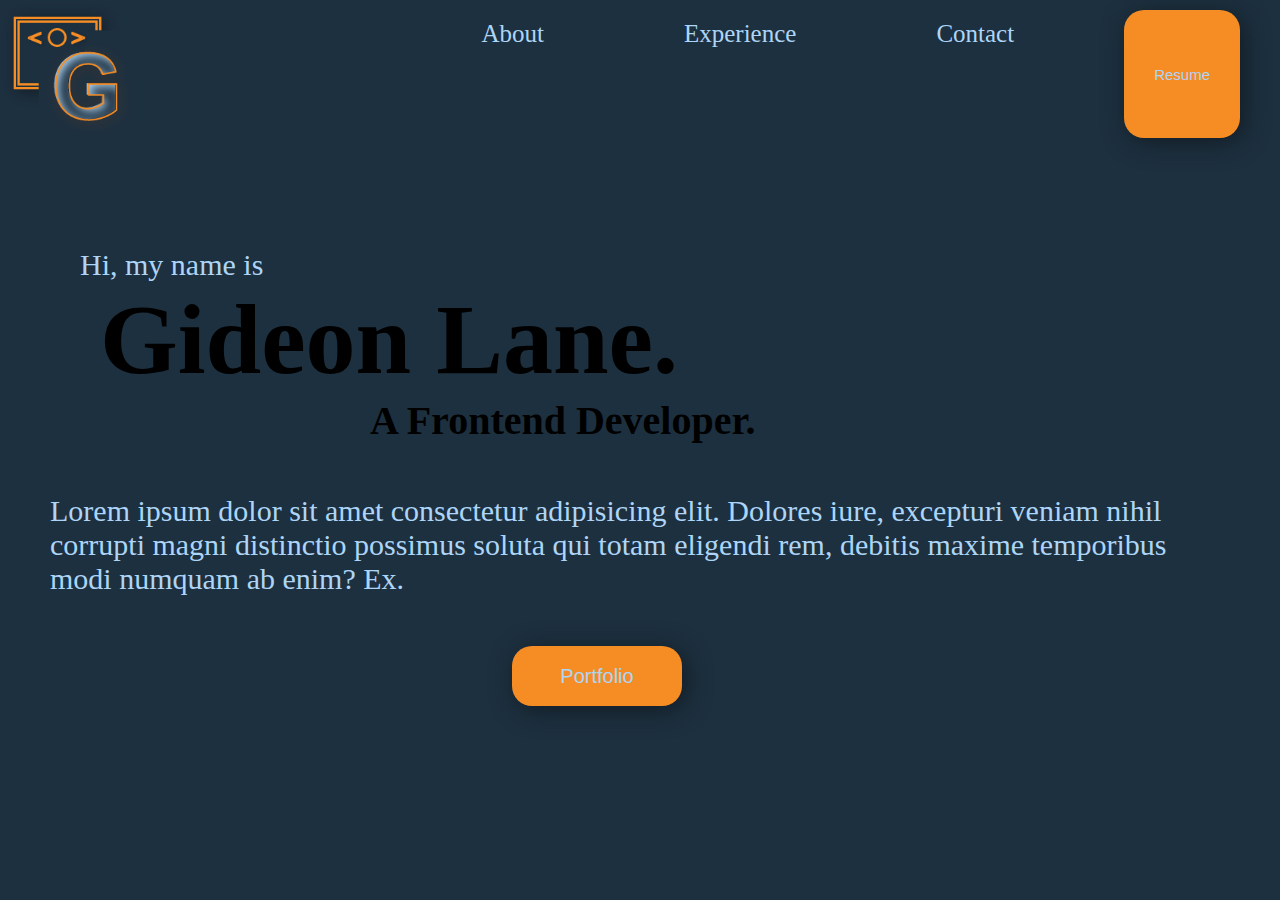
==== index.html @ b2e76085 "logo complete with website but broken" ====
<!DOCTYPE html>
<html lang="en">
<head>

    <meta charset="UTF-8">
    <meta name="viewport" content="width=device-width, initial-scale=1.0">

    <link rel="stylesheet" href="/css/style.css"/>

    <title>Front End Developer Gideon Lane - Portifolio</title>

</head>

<body>
    <header class="header">
        <nav class="nav-bar">
            <ul>
                <h1 class="logo"><a href="#"><img src="/images/logo.image.png" width="140"></a></h1>
                    <li><a href="#">About</a></li>
                    <li><a href="#">Experience</a></li>
                    <li><a href="#">Contact</a></li>
                <button class="nav-btn" type="submit" id="resume" name="resume">Resume
                </button>
            </ul>
        </nav>
    </header>
    
    <main class="main-body">
            <p class="intro-name">
             Hi, my name is 
            </p>
                    <h1 class="name">
                    Gideon Lane.
                    </h1>
                        <h1 class="job-title">
                            A Frontend Developer.
                        </h1>
    </main>

    <article class="summary">
        <p class="summary-paragraph">
            Lorem ipsum dolor sit amet consectetur adipisicing elit. 
            Dolores iure, excepturi veniam nihil corrupti magni distinctio 
            possimus soluta qui totam eligendi rem, debitis maxime temporibus 
            modi numquam ab enim? Ex.<!--there will be a anchor tag here at the end of par.-->
        </p>
    </article>
    <section class="btn-section">
        <button type="submit" 
                    id="portfolio" 
                        name="portfolio">Portfolio
        </button>
    </section>

    


    
</body>

</html>
---- css/style.css ----
:root {
    --dark-orange-web:  #F58D24ff;
    --icterine:         #F9FD6Aff;
    --van-dyke:         #453331ff;
    --gunmetal:         #1D303Fff;
    --rich-black:       #121C25ff;
    --text:             rgb(173, 213, 247);
}
* {
    margin: 0;
    padding: 0;
    box-sizing: border-box;
}
html {
    height: 100vh;
    background-color: var(--gunmetal);
}
.logo {
    margin-right: auto;
}
ul{
    display: flex;
    flex-direction: row;
    text-align: center;
    justify-content: flex-end;
}
ul li {
    list-style-type: none;
    margin: 20px 40px;
}
ul li a {
    text-decoration: none;
    color: var(--text);
    padding: 15px 30px;
    font-size: 25px;
}
.nav-btn {
    margin: 10px 40px;
    padding: 10px 30px;
    border-radius: 20px;
    border: none;
    box-shadow: 4px 4px 25px var(--rich-black);
    background-color: var(--dark-orange-web);
    color: var(--text);
    font-size: 15px;
    text-align: center;
    cursor: pointer;
}
.intro-name {
    margin: 100px 0 0 80px; 
    font-size: 30px;
    color: var(--text);
}
.name {
    font-size: 100px;
    margin-left: 100px;
}
.job-title {
    font-size: 40px;
    margin-left: 370px;
}
.summary-paragraph {
    margin: 50px;
    font-size: 30px;
    color: var(--text);
}
#portfolio {
    width: 170px;
    height: 60px;
    margin-left: 40%;
    border-radius: 20px;
    border: none;
    box-shadow: 4px 4px 25px var(--rich-black);
    background-color: var(--dark-orange-web);
    color: var(--text);
    font-size: 20px;
    text-align: center;
    cursor: pointer;
}
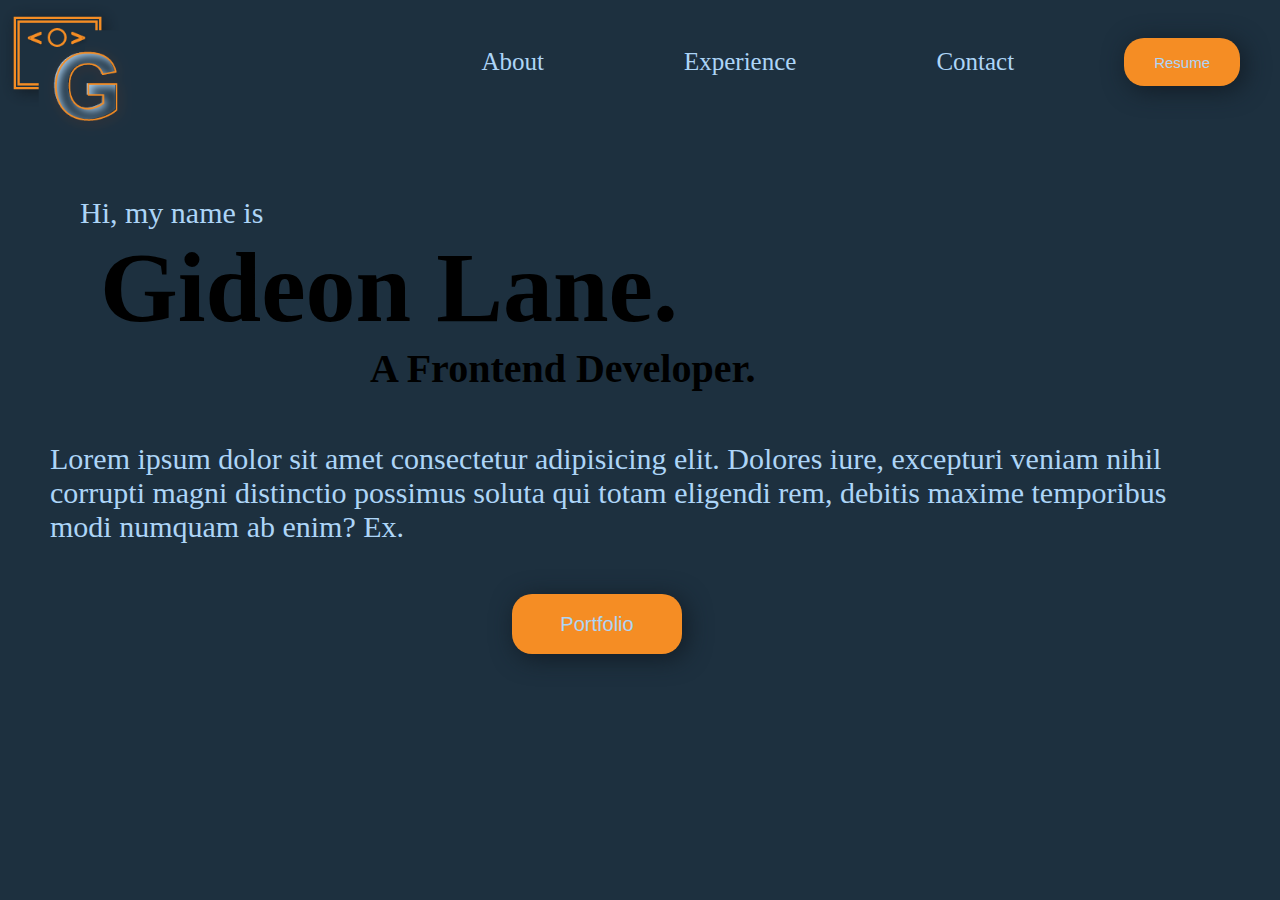
==== commit 0b69acd5: "broken nav bar fixed" ====
--- a/index.html
+++ b/index.html
@@ -14,14 +14,16 @@
 <body>
     <header class="header">
         <nav class="nav-bar">
+            <h1 class="logo"><a href="#"><img src="/images/logo.image.png" width="140"></a></h1>
             <ul>
-                <h1 class="logo"><a href="#"><img src="/images/logo.image.png" width="140"></a></h1>
+                
                     <li><a href="#">About</a></li>
                     <li><a href="#">Experience</a></li>
                     <li><a href="#">Contact</a></li>
-                <button class="nav-btn" type="submit" id="resume" name="resume">Resume
-                </button>
+                    <button class="nav-btn" type="submit" id="resume" name="resume">Resume
+                    </button>
             </ul>
+            
         </nav>
     </header>
     
--- a/css/style.css
+++ b/css/style.css
@@ -17,12 +17,16 @@
 }
 .logo {
     margin-right: auto;
+    display: inline-block;
 }
 ul{
     display: flex;
     flex-direction: row;
     text-align: center;
     justify-content: flex-end;
+    width: 80%;
+    margin-left: 20%;
+    margin-top: -120px;
 }
 ul li {
     list-style-type: none;
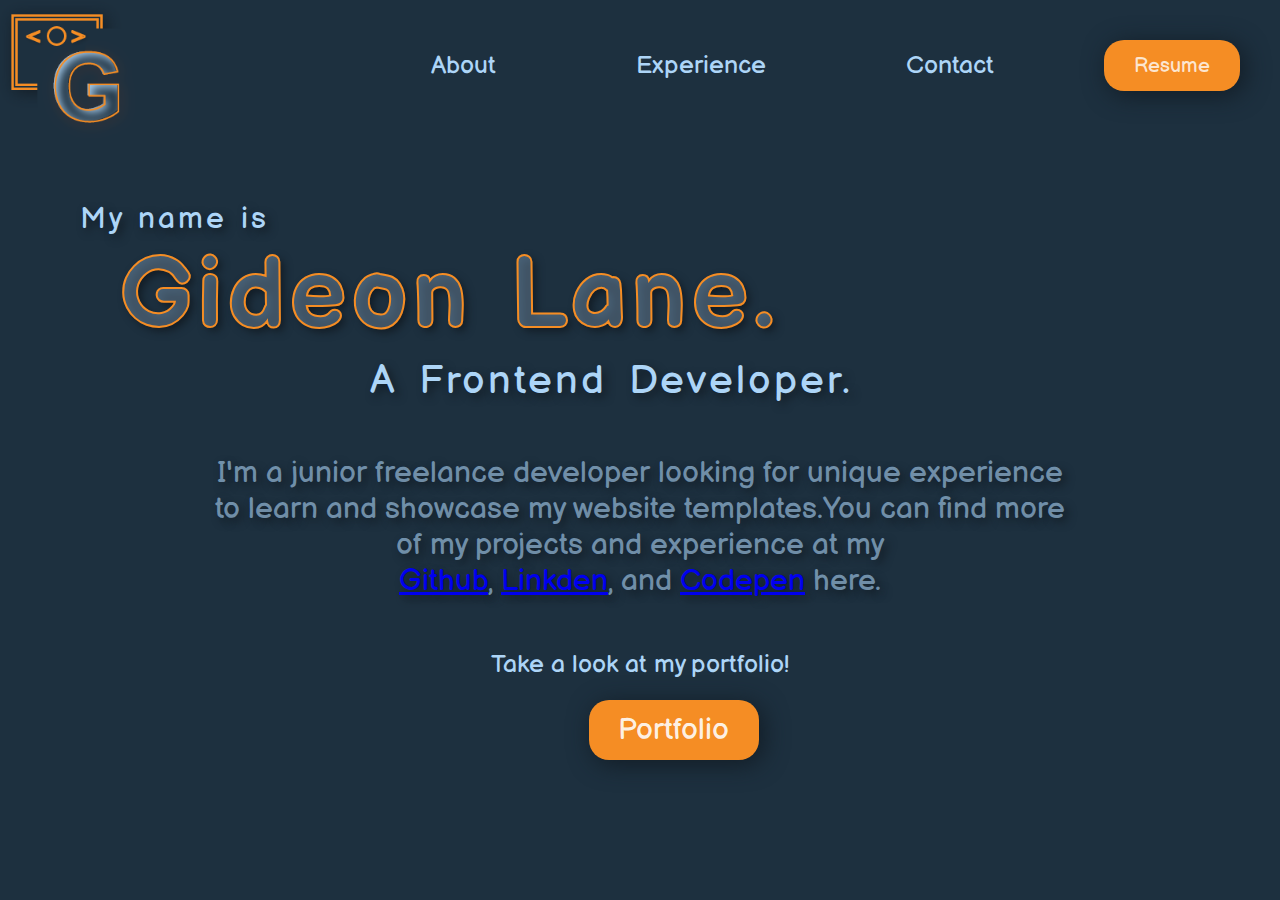
==== commit d8d734e0: "more modified css a links added" ====
--- a/index.html
+++ b/index.html
@@ -29,7 +29,7 @@
     
     <main class="main-body">
             <p class="intro-name">
-             Hi, my name is 
+             My name is 
             </p>
                     <h1 class="name">
                     Gideon Lane.
@@ -41,16 +41,27 @@
 
     <article class="summary">
         <p class="summary-paragraph">
-            Lorem ipsum dolor sit amet consectetur adipisicing elit. 
-            Dolores iure, excepturi veniam nihil corrupti magni distinctio 
-            possimus soluta qui totam eligendi rem, debitis maxime temporibus 
-            modi numquam ab enim? Ex.<!--there will be a anchor tag here at the end of par.-->
+            I'm a junior freelance developer looking for unique experience 
+            <br>to learn and showcase my website templates.You can find more 
+            <br>of my projects and experience at my 
+            <br><a href="#">Github</a>, <a href="#">Linkden</a>, and <a href="#">Codepen</a> here. <!--there will be a anchor tag here at the end of par.-->
         </p>
+        
+            
+            
+            
+        </div>
     </article>
+    <mark class="comment-mark">
+        <h3 class="btn-comment">
+            Take a look at my portfolio!
+        </h3>
+    </mark>
     <section class="btn-section">
         <button type="submit" 
-                    id="portfolio" 
-                        name="portfolio">Portfolio
+                    class="submit-btn"
+                        id="portfolio" 
+                            name="portfolio">Portfolio
         </button>
     </section>
 
--- a/css/style.css
+++ b/css/style.css
@@ -1,3 +1,6 @@
+@import url('https://fonts.googleapis.com/css2?family=Balsamiq+Sans:ital,wght@0,400;0,700;1,400;1,700&family=Bevan:ital@0;1&family=Cabin+Condensed:wght@400;200;600;700&family=Raleway:ital,wght@0,100..900;1,100..900&display=swap');
+/*font-family: "Balsamiq Sans", sans-serif;*/
+
 :root {
     --dark-orange-web:  #F58D24ff;
     --icterine:         #F9FD6Aff;
@@ -5,11 +8,14 @@
     --gunmetal:         #1D303Fff;
     --rich-black:       #121C25ff;
     --text:             rgb(173, 213, 247);
+    --text-opacity1:    rgb(173, 213, 247, 0.3);
+    --text-opacity2:    rgb(173, 213, 247, 0.6);
 }
 * {
     margin: 0;
     padding: 0;
     box-sizing: border-box;
+    font-family: "Balsamiq Sans", sans-serif;
 }
 html {
     height: 100vh;
@@ -18,6 +24,10 @@
 .logo {
     margin-right: auto;
     display: inline-block;
+    transition: ease-in-out .1s;
+}
+.logo:hover {
+    transform: scale(1.04);
 }
 ul{
     display: flex;
@@ -37,6 +47,11 @@
     color: var(--text);
     padding: 15px 30px;
     font-size: 25px;
+    transition: ease-in-out  .1s;
+}
+a:hover {
+    color: white;
+    text-shadow: 4px 4px 10px var(--rich-black);
 }
 .nav-btn {
     margin: 10px 40px;
@@ -45,39 +60,72 @@
     border: none;
     box-shadow: 4px 4px 25px var(--rich-black);
     background-color: var(--dark-orange-web);
-    color: var(--text);
-    font-size: 15px;
+    color: rgb(255, 255, 255, .8);
+    font-size: 20px;
     text-align: center;
     cursor: pointer;
+    transition: ease-in-out 0.1s;
+}
+.nav-btn:hover {
+    color: rgb(255, 255, 255);
+    box-shadow: 2px 2px 15px var(--text-opacity2);
 }
 .intro-name {
     margin: 100px 0 0 80px; 
     font-size: 30px;
     color: var(--text);
+    word-spacing: 3px;
+    letter-spacing: 3px;
+    text-shadow: 4px 4px 8px var(--rich-black);
 }
 .name {
     font-size: 100px;
-    margin-left: 100px;
+    margin-left: 120px;
+    letter-spacing: 4px;
+    word-spacing: 7px;
+    color: var(--text-opacity1);
+    -webkit-text-stroke-width: 2px;
+    -webkit-text-stroke-color:var(--dark-orange-web);
+    text-shadow: 4px 4px 8px var(--rich-black);
 }
 .job-title {
     font-size: 40px;
+    font-weight: 200;
     margin-left: 370px;
+    color: var(--text);
+    word-spacing: 8px;
+    letter-spacing: 3px;
+    text-shadow: 4px 4px 8px var(--rich-black);
 }
 .summary-paragraph {
     margin: 50px;
+    text-align: center;
     font-size: 30px;
+    color: var(--text-opacity2);
+    text-shadow: 4px 4px 8px var(--rich-black);
+}
+.btn-comment {
     color: var(--text);
+    text-align: center;
+    margin: 20px;
+    font-size: 25px;
+    font-weight: 200;
 }
-#portfolio {
+.submit-btn {
     width: 170px;
     height: 60px;
-    margin-left: 40%;
+    margin-left: 46%;
     border-radius: 20px;
     border: none;
     box-shadow: 4px 4px 25px var(--rich-black);
     background-color: var(--dark-orange-web);
-    color: var(--text);
-    font-size: 20px;
+    color: rgb(255, 255, 255, 0.9);
+    font-size: 30px;
     text-align: center;
     cursor: pointer;
-}+    transition: ease-in-out .1s; 
+}
+.submit-btn:hover {
+    box-shadow: 2px 2px 10px var(--text-opacity2);
+    transform: scale(1.05);
+}
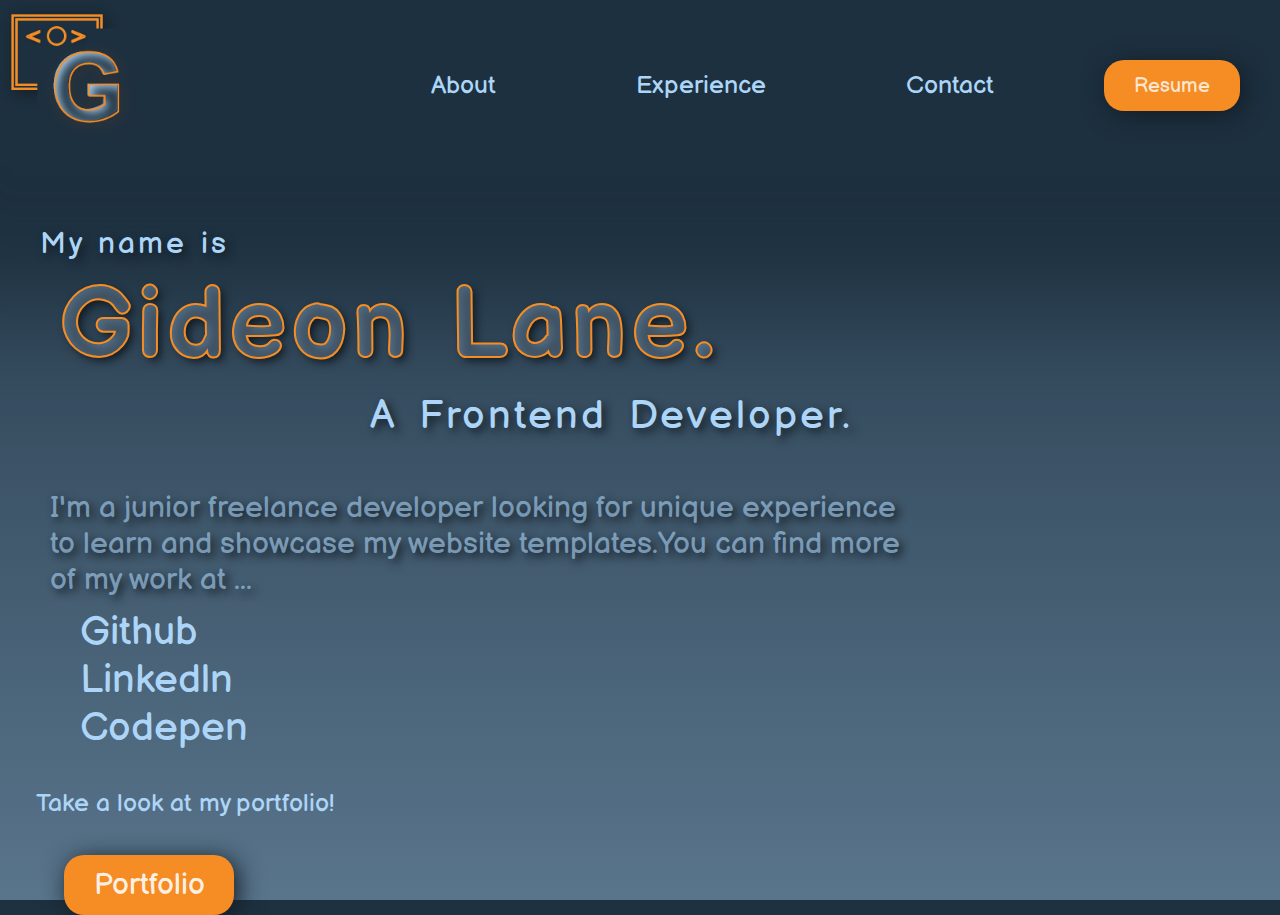
==== commit 45627af2: "new update to push to github" ====
--- a/index.html
+++ b/index.html
@@ -42,10 +42,14 @@
     <article class="summary">
         <p class="summary-paragraph">
             I'm a junior freelance developer looking for unique experience 
-            <br>to learn and showcase my website templates.You can find more 
-            <br>of my projects and experience at my 
-            <br><a href="#">Github</a>, <a href="#">Linkden</a>, and <a href="#">Codepen</a> here. <!--there will be a anchor tag here at the end of par.-->
+            <br>to learn and showcase my website templates.You can find more
+            <br>of my work at ...
         </p>
+            <div class="links">
+            <a href="#" class="anchor-tag">Github</a> 
+            <a href="#" class="anchor-tag">Linkedln</a>
+            <a href="#" class="anchor-tag">Codepen</a>
+            </div>
         
             
             
--- a/css/style.css
+++ b/css/style.css
@@ -19,7 +19,13 @@
 }
 html {
     height: 100vh;
+    /*background-color: var(--gunmetal);*/
+    background: linear-gradient( 180deg, var(--gunmetal), var(--text) 240%);
+}
+.header {
     background-color: var(--gunmetal);
+    padding-bottom: 45px;
+    box-shadow: 10px 10px 100px  120px var(--gunmetal);
 }
 .logo {
     margin-right: auto;
@@ -36,7 +42,7 @@
     justify-content: flex-end;
     width: 80%;
     margin-left: 20%;
-    margin-top: -120px;
+    margin-top: -100px;
 }
 ul li {
     list-style-type: none;
@@ -71,7 +77,7 @@
     box-shadow: 2px 2px 15px var(--text-opacity2);
 }
 .intro-name {
-    margin: 100px 0 0 80px; 
+    margin: 60px 0 0 40px; 
     font-size: 30px;
     color: var(--text);
     word-spacing: 3px;
@@ -80,7 +86,8 @@
 }
 .name {
     font-size: 100px;
-    margin-left: 120px;
+    line-height: 130px;
+    margin-left: 60px;
     letter-spacing: 4px;
     word-spacing: 7px;
     color: var(--text-opacity1);
@@ -99,29 +106,40 @@
 }
 .summary-paragraph {
     margin: 50px;
-    text-align: center;
+    text-align: left;
     font-size: 30px;
     color: var(--text-opacity2);
     text-shadow: 4px 4px 8px var(--rich-black);
 }
+.links {
+    display: flex;
+    flex-direction: column;
+    margin-top: -40px;
+    width: 15%;
+}
+.anchor-tag {
+    text-decoration: none;
+    text-align: center;
+    color: var(--text);
+    font-size: 40px;
+    Margin-left: 80px;
+}
 .btn-comment {
     color: var(--text);
-    text-align: center;
-    margin: 20px;
+    margin: 36px;
     font-size: 25px;
     font-weight: 200;
 }
 .submit-btn {
     width: 170px;
     height: 60px;
-    margin-left: 46%;
+    margin-left: 5%;
     border-radius: 20px;
     border: none;
     box-shadow: 4px 4px 25px var(--rich-black);
     background-color: var(--dark-orange-web);
     color: rgb(255, 255, 255, 0.9);
     font-size: 30px;
-    text-align: center;
     cursor: pointer;
     transition: ease-in-out .1s; 
 }
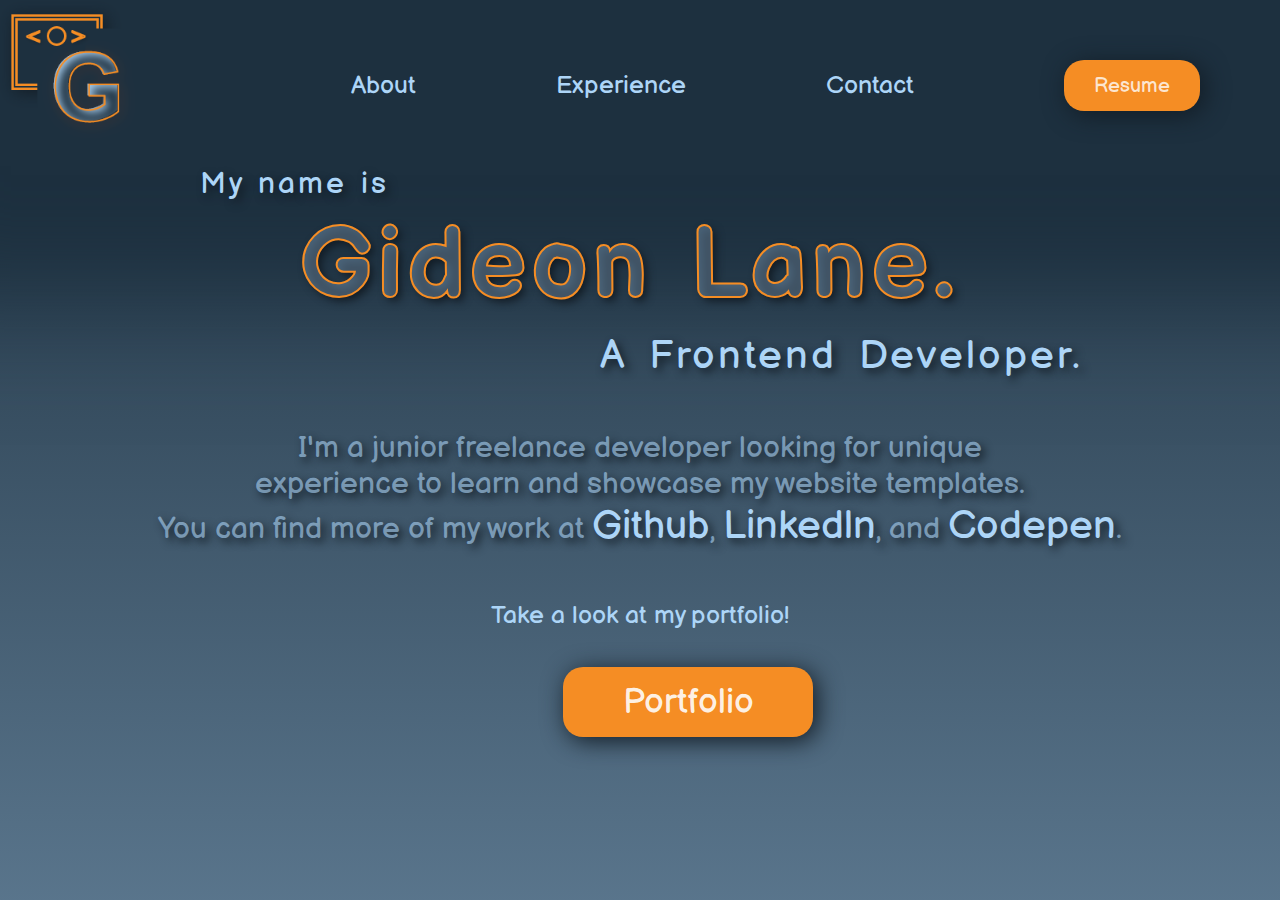
==== commit 568329a8: "corrected positioning for all text attributes" ====
--- a/index.html
+++ b/index.html
@@ -41,15 +41,13 @@
 
     <article class="summary">
         <p class="summary-paragraph">
-            I'm a junior freelance developer looking for unique experience 
-            <br>to learn and showcase my website templates.You can find more
-            <br>of my work at ...
+            I'm a junior freelance developer looking for unique 
+            <br>experience to learn and showcase my website templates.
+            <br>You can find more of my work at
+            <a href="#" class="anchor-tag">Github</a>, 
+            <a href="#" class="anchor-tag">Linkedln</a>, and 
+            <a href="#" class="anchor-tag">Codepen</a>.
         </p>
-            <div class="links">
-            <a href="#" class="anchor-tag">Github</a> 
-            <a href="#" class="anchor-tag">Linkedln</a>
-            <a href="#" class="anchor-tag">Codepen</a>
-            </div>
         
             
             
--- a/css/style.css
+++ b/css/style.css
@@ -60,7 +60,7 @@
     text-shadow: 4px 4px 10px var(--rich-black);
 }
 .nav-btn {
-    margin: 10px 40px;
+    margin: 10px 80px;
     padding: 10px 30px;
     border-radius: 20px;
     border: none;
@@ -77,7 +77,7 @@
     box-shadow: 2px 2px 15px var(--text-opacity2);
 }
 .intro-name {
-    margin: 60px 0 0 40px; 
+    margin: 0 0 0 200px; 
     font-size: 30px;
     color: var(--text);
     word-spacing: 3px;
@@ -87,7 +87,7 @@
 .name {
     font-size: 100px;
     line-height: 130px;
-    margin-left: 60px;
+    margin-left: 300px;
     letter-spacing: 4px;
     word-spacing: 7px;
     color: var(--text-opacity1);
@@ -98,7 +98,7 @@
 .job-title {
     font-size: 40px;
     font-weight: 200;
-    margin-left: 370px;
+    margin-left: 600px;
     color: var(--text);
     word-spacing: 8px;
     letter-spacing: 3px;
@@ -106,40 +106,34 @@
 }
 .summary-paragraph {
     margin: 50px;
-    text-align: left;
+    text-align: center;
     font-size: 30px;
     color: var(--text-opacity2);
     text-shadow: 4px 4px 8px var(--rich-black);
-}
-.links {
-    display: flex;
-    flex-direction: column;
-    margin-top: -40px;
-    width: 15%;
 }
 .anchor-tag {
     text-decoration: none;
     text-align: center;
     color: var(--text);
     font-size: 40px;
-    Margin-left: 80px;
 }
 .btn-comment {
     color: var(--text);
+    text-align: center;
     margin: 36px;
     font-size: 25px;
     font-weight: 200;
 }
 .submit-btn {
-    width: 170px;
-    height: 60px;
-    margin-left: 5%;
+    width: 250px;
+    height: 70px;
+    margin-left: 44%;
     border-radius: 20px;
     border: none;
     box-shadow: 4px 4px 25px var(--rich-black);
     background-color: var(--dark-orange-web);
     color: rgb(255, 255, 255, 0.9);
-    font-size: 30px;
+    font-size: 35px;
     cursor: pointer;
     transition: ease-in-out .1s; 
 }
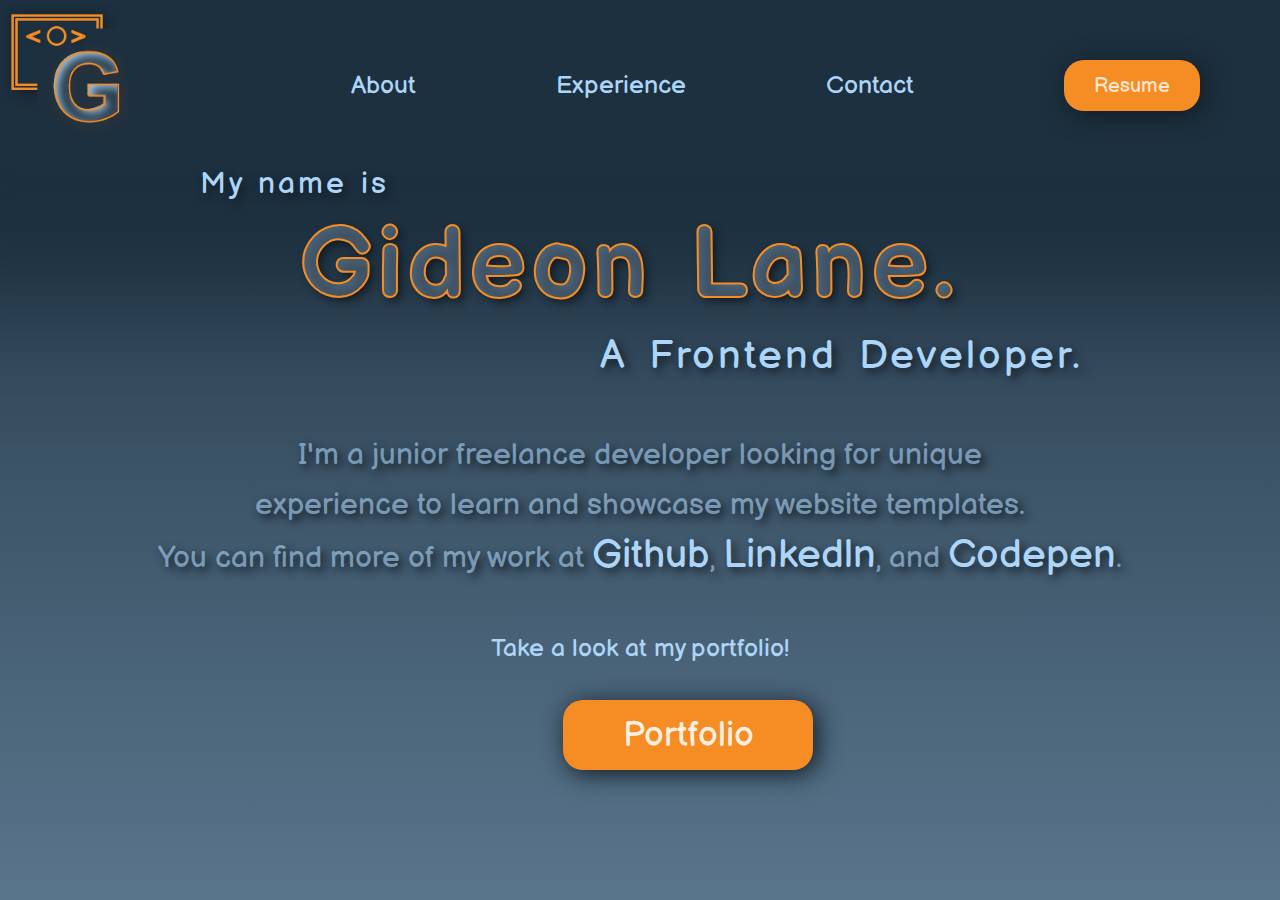
==== commit ef932e8f: "new pages added" ====
--- a/index.html
+++ b/index.html
@@ -7,11 +7,12 @@
 
     <link rel="stylesheet" href="/css/style.css"/>
 
-    <title>Front End Developer Gideon Lane - Portifolio</title>
+    <title>Front End Developer Gideon Lane</title>
 
 </head>
 
 <body>
+
     <header class="header">
         <nav class="nav-bar">
             <h1 class="logo"><a href="#"><img src="/images/logo.image.png" width="140"></a></h1>
@@ -19,7 +20,7 @@
                 
                     <li><a href="#">About</a></li>
                     <li><a href="#">Experience</a></li>
-                    <li><a href="#">Contact</a></li>
+                    <li><a href="contact.html">Contact</a></li>
                     <button class="nav-btn" type="submit" id="resume" name="resume">Resume
                     </button>
             </ul>
@@ -66,11 +67,7 @@
                             name="portfolio">Portfolio
         </button>
     </section>
-
-    
-
-
-    
+   
 </body>
 
 </html>--- a/css/style.css
+++ b/css/style.css
@@ -107,6 +107,7 @@
 .summary-paragraph {
     margin: 50px;
     text-align: center;
+    line-height: 50px;
     font-size: 30px;
     color: var(--text-opacity2);
     text-shadow: 4px 4px 8px var(--rich-black);
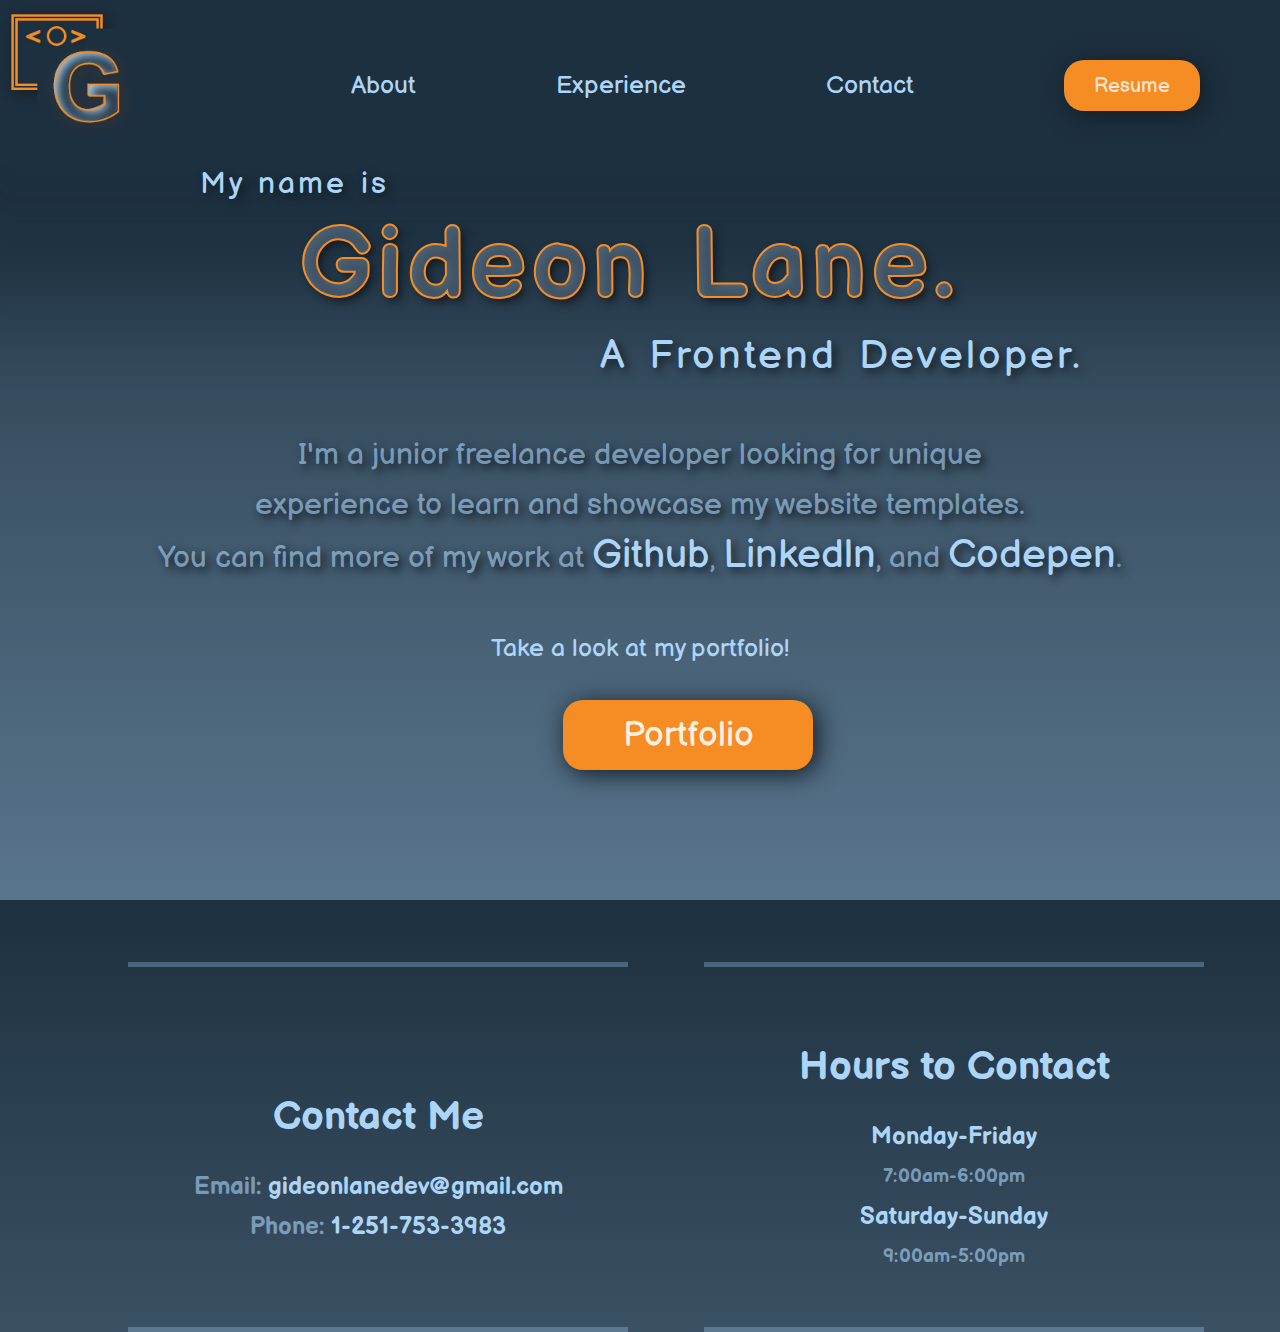
==== commit b17598f0: "contact slide created" ====
--- a/index.html
+++ b/index.html
@@ -6,6 +6,9 @@
     <meta name="viewport" content="width=device-width, initial-scale=1.0">
 
     <link rel="stylesheet" href="/css/style.css"/>
+
+    <link rel="stylesheet" href="/css/media.css"/>
+
 
     <title>Front End Developer Gideon Lane</title>
 
@@ -17,12 +20,10 @@
         <nav class="nav-bar">
             <h1 class="logo"><a href="#"><img src="/images/logo.image.png" width="140"></a></h1>
             <ul>
-                
                     <li><a href="#">About</a></li>
                     <li><a href="#">Experience</a></li>
-                    <li><a href="contact.html">Contact</a></li>
-                    <button class="nav-btn" type="submit" id="resume" name="resume">Resume
-                    </button>
+                    <li><a href="#contact">Contact</a></li>
+                    <button class="nav-btn" type="submit" id="resume" name="resume">Resume</button>
             </ul>
             
         </nav>
@@ -49,10 +50,7 @@
             <a href="#" class="anchor-tag">Linkedln</a>, and 
             <a href="#" class="anchor-tag">Codepen</a>.
         </p>
-        
-            
-            
-            
+           
         </div>
     </article>
     <mark class="comment-mark">
@@ -67,6 +65,31 @@
                             name="portfolio">Portfolio
         </button>
     </section>
+    <section class="mycontact" id="contact">
+
+        <div class="container">
+                <div>
+                    <h1 class="head head-1">Contact Me</h1>
+                </div>
+                <div>
+                    <h2 class="contact">Email:<a href="#" class="tag-a"> gideonlanedev@gmail.com</a></h2>
+                </div>
+                <div>
+                    <h2 class="contact">Phone:<a href="#" class="tag-a"> 1-251-753-3983</a></h2>
+                </div>
+        </div>
+
+        <div class="container">
+                <h1 class="head">Hours to Contact</h1>
+            <div class="mon-fri">
+                <h2 class="day">Monday-Friday</h2>
+                <h3 class="times">7:00am-6:00pm</h3>
+            </div>
+            <div>
+                <h2 class="day">Saturday-Sunday</h2>
+                <h3 class="times">9:00am-5:00pm</h3>
+        </div>
+    </section>
    
 </body>
 
--- a/css/style.css
+++ b/css/style.css
@@ -19,8 +19,9 @@
 }
 html {
     height: 100vh;
-    /*background-color: var(--gunmetal);*/
     background: linear-gradient( 180deg, var(--gunmetal), var(--text) 240%);
+    scroll-behavior: smooth;
+    overflow-x: hidden;
 }
 .header {
     background-color: var(--gunmetal);
@@ -142,3 +143,43 @@
     box-shadow: 2px 2px 10px var(--text-opacity2);
     transform: scale(1.05);
 }
+.mycontact {
+    display: grid;
+    grid-template-columns: repeat(2, 1fr);
+    grid-template-rows: 1fr;
+    grid-column-gap: 0px;
+    grid-row-gap: 0px;
+    text-align: center;
+    line-height: 40px;
+    margin-top: 15%;
+    margin-left: 10%;
+    margin-bottom: 5%;
+    }
+    .container {
+        border-style: solid;
+        border-width: 5px 0;
+        border-color: var(--text-opacity1);
+        width: 500px;
+        padding: 50px;
+    }
+    .head {
+        color: var(--text);
+        font-size: 40px;
+        line-height: 100px;
+    }
+    .head-1 {
+        margin-top: 50px;
+    }
+    .contact {
+        color: var(--text-opacity2);
+    }
+    .tag-a {
+        text-decoration: none;
+        color: var(--text);
+    }
+    .day {
+        color: var(--text);
+    }
+    .times {
+        color: var(--text-opacity2);
+    }
